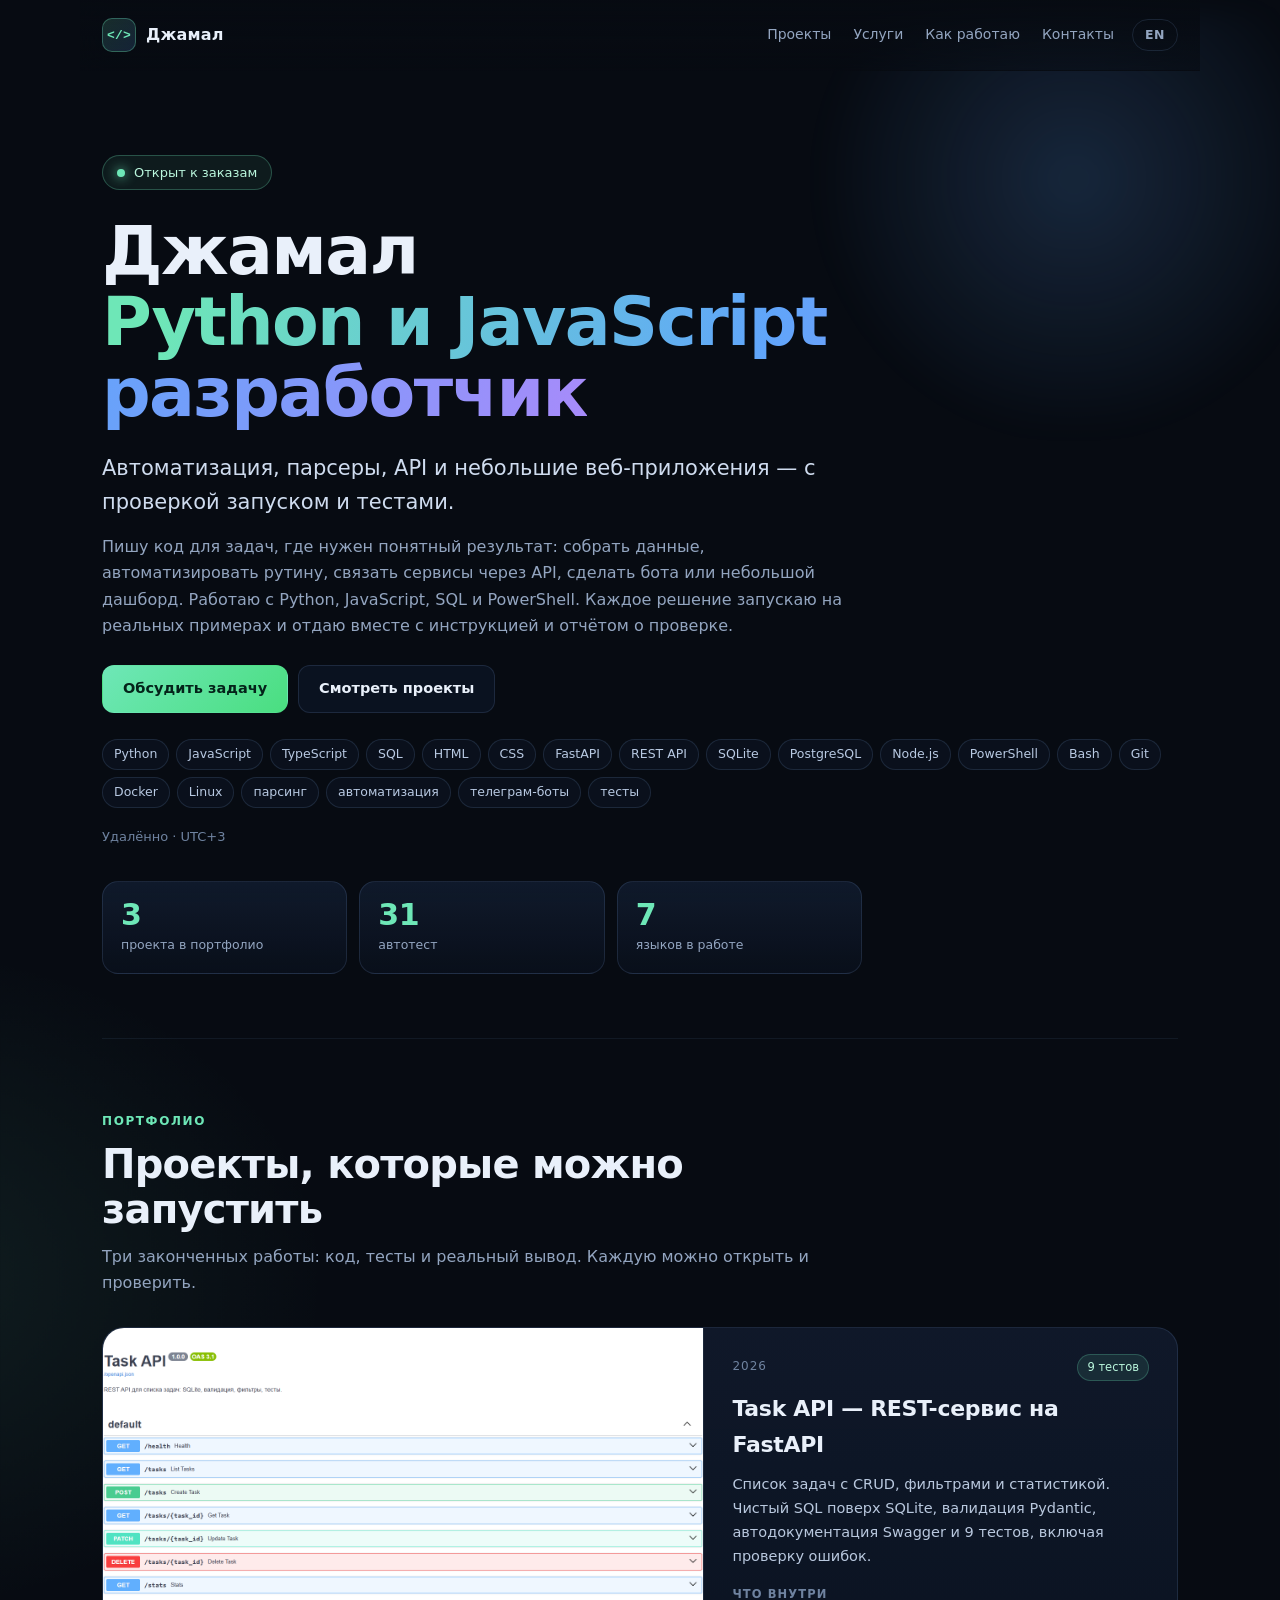
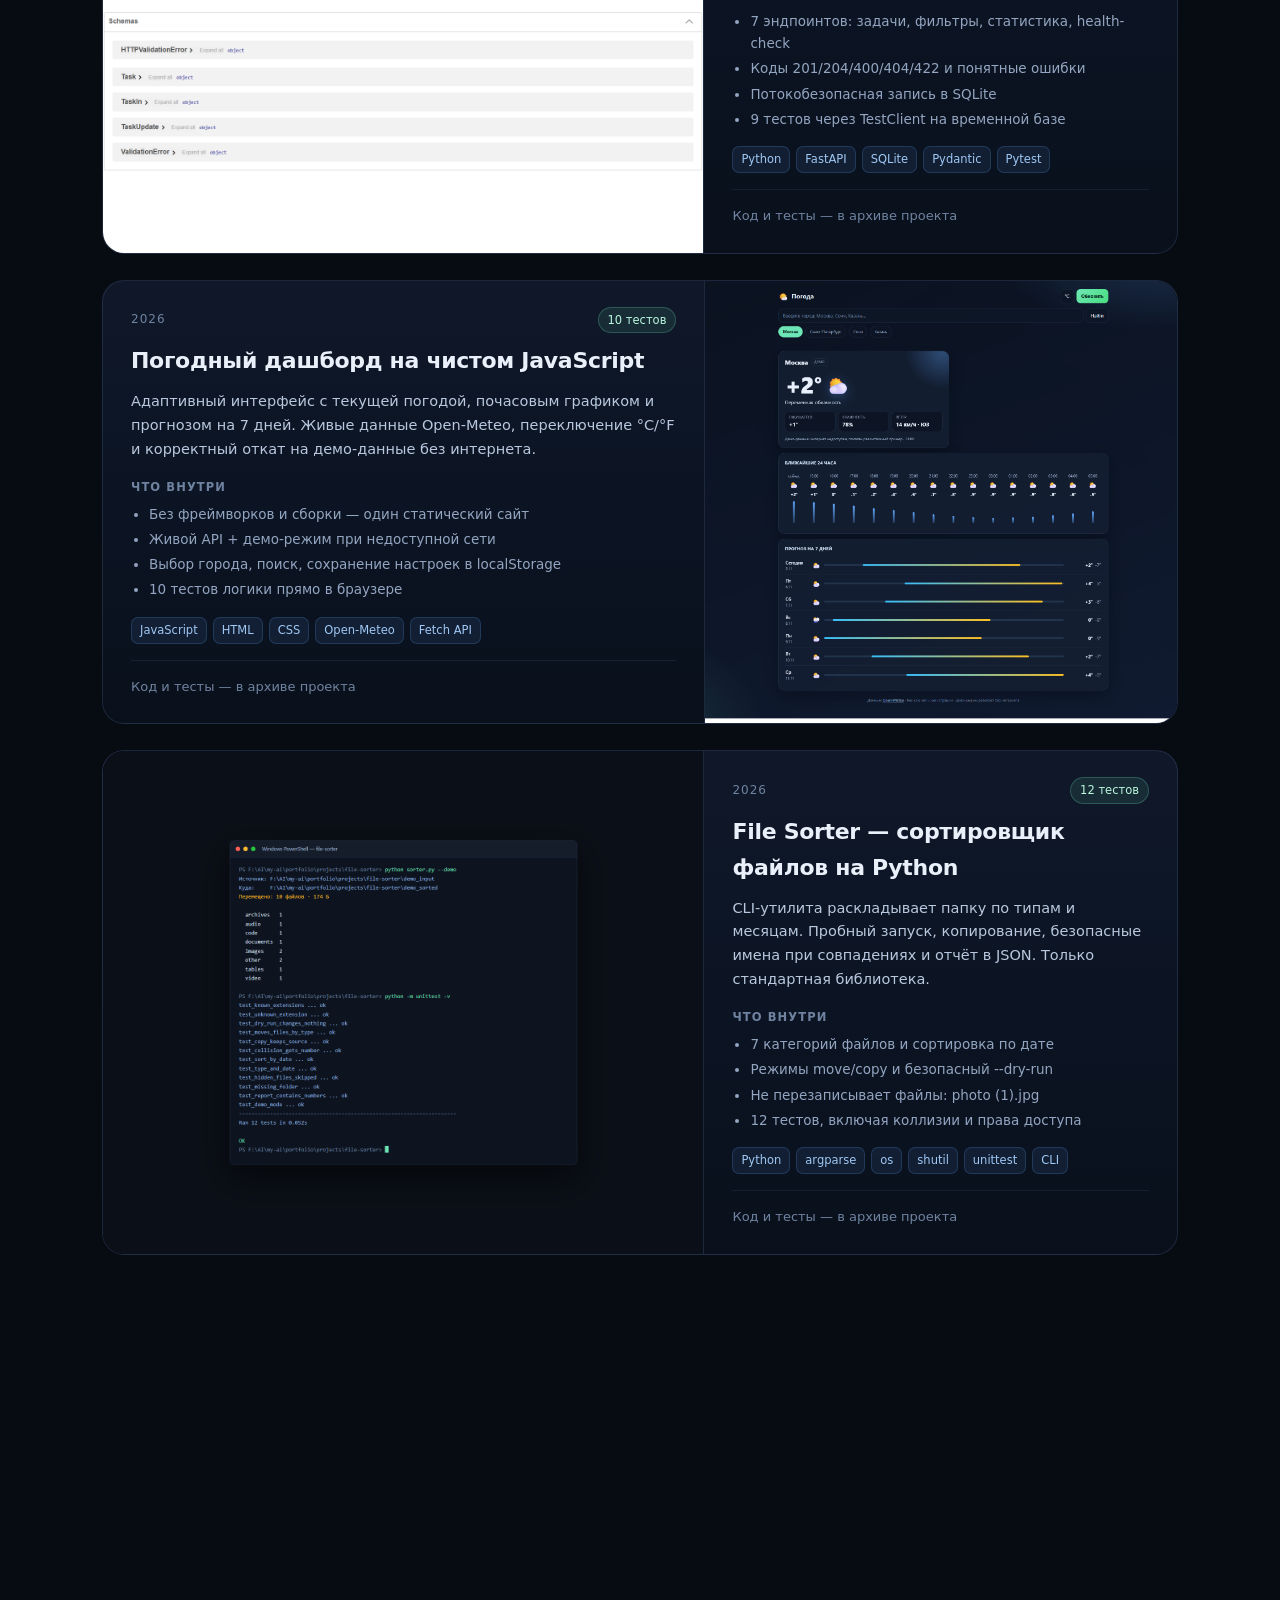
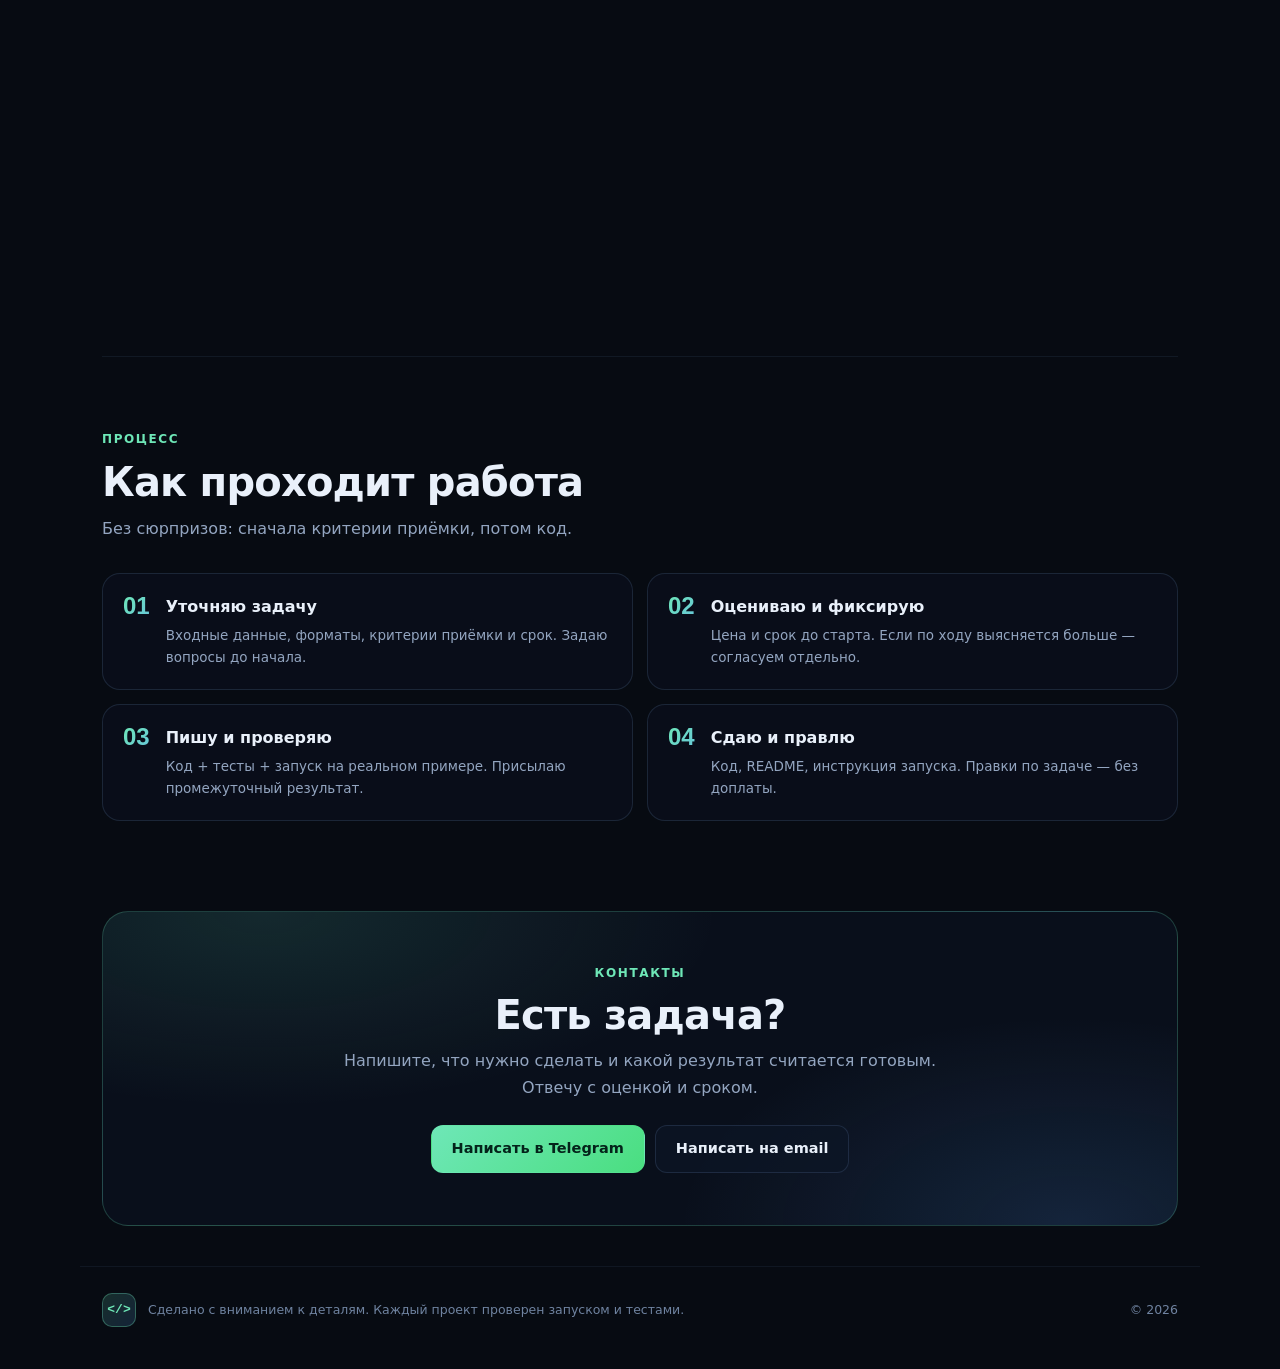
==== index.html @ 149438ad "Add files via upload" ====
<!DOCTYPE html>
<html lang="ru">
<head>
<meta charset="utf-8">
<meta name="viewport" content="width=device-width, initial-scale=1">
<title>Джамал — Python и JavaScript разработчик</title>
<meta name="description" content="Python и JavaScript разработчик. Автоматизация, парсеры, API и небольшие веб-приложения — с проверкой запуском и тестами.">
<meta property="og:title" content="Джамал — Python и JavaScript разработчик">
<meta property="og:description" content="Автоматизация, парсеры, API и небольшие веб-приложения — с проверкой запуском и тестами.">
<meta property="og:type" content="website">
<meta property="og:image" content="assets/task-api.png">
<link rel="icon" href="data:image/svg+xml,%3Csvg xmlns='http://www.w3.org/2000/svg' viewBox='0 0 100 100'%3E%3Crect width='100' height='100' rx='22' fill='%230b1220'/%3E%3Ctext x='50' y='68' font-size='52' text-anchor='middle' fill='%236ee7b7'%3E%26lt;/%26gt;%3C/text%3E%3C/svg%3E">
<link rel="stylesheet" href="assets/style.css">
</head>
<body>
<a class="skip" href="#projects">Skip to projects</a>
<header class="nav">
  <a class="brand" href="index.html"><span class="brand-mark">&lt;/&gt;</span>Джамал</a>
  <nav>
    <a href="#projects">Проекты</a>
    <a href="#services">Услуги</a>
    <a href="#process">Как работаю</a>
    <a href="#contact">Контакты</a>
  </nav>
  <a class="lang" href="en.html" title="Switch language">EN</a>
</header>

<main>
  <section class="hero">
    <div class="hero-glow"></div>
    <div class="available"><span class="dot"></span>Открыт к заказам</div>
    <h1>Джамал<br><span class="grad">Python и JavaScript разработчик</span></h1>
    <p class="tagline">Автоматизация, парсеры, API и небольшие веб-приложения — с проверкой запуском и тестами.</p>
    <p class="about">Пишу код для задач, где нужен понятный результат: собрать данные, автоматизировать рутину, связать сервисы через API, сделать бота или небольшой дашборд. Работаю с Python, JavaScript, SQL и PowerShell. Каждое решение запускаю на реальных примерах и отдаю вместе с инструкцией и отчётом о проверке.</p>
    <div class="hero-actions">
      <a class="btn primary" href="#contact">Обсудить задачу</a>
      <a class="btn" href="#projects">Смотреть проекты</a>
    </div>
    <div class="skills"><span class="chip">Python</span><span class="chip">JavaScript</span><span class="chip">TypeScript</span><span class="chip">SQL</span><span class="chip">HTML</span><span class="chip">CSS</span><span class="chip">FastAPI</span><span class="chip">REST API</span><span class="chip">SQLite</span><span class="chip">PostgreSQL</span><span class="chip">Node.js</span><span class="chip">PowerShell</span><span class="chip">Bash</span><span class="chip">Git</span><span class="chip">Docker</span><span class="chip">Linux</span><span class="chip">парсинг</span><span class="chip">автоматизация</span><span class="chip">телеграм-боты</span><span class="chip">тесты</span></div>
    <div class="location">Удалённо · UTC+3</div>
    <div class="stats"><div class="stat"><b>3</b><span>проекта в портфолио</span></div><div class="stat"><b>31</b><span>автотест</span></div><div class="stat"><b>7</b><span>языков в работе</span></div></div>
  </section>

  <section id="projects" class="section">
    <div class="section-head">
      <span class="kicker">Портфолио</span>
      <h2>Проекты, которые можно запустить</h2>
      <p>Три законченных работы: код, тесты и реальный вывод. Каждую можно открыть и проверить.</p>
    </div>
    <div class="projects">
            <article class="project">
              <a class="shot" href="assets/task-api.png" target="_blank" rel="noopener"><img src="assets/task-api.png" alt="Task API — REST-сервис на FastAPI — Скриншот проекта" loading="lazy"></a>
              <div class="project-body">
                <div class="project-top">
                  <span class="year">2026</span>
                  <span class="tests">9 тестов</span>
                </div>
                <h3>Task API — REST-сервис на FastAPI</h3>
                <p class="summary">Список задач с CRUD, фильтрами и статистикой. Чистый SQL поверх SQLite, валидация Pydantic, автодокументация Swagger и 9 тестов, включая проверку ошибок.</p>
                <div class="details">
                  <h4>Что внутри</h4>
                  <ul><li>7 эндпоинтов: задачи, фильтры, статистика, health-check</li><li>Коды 201/204/400/404/422 и понятные ошибки</li><li>Потокобезопасная запись в SQLite</li><li>9 тестов через TestClient на временной базе</li></ul>
                </div>
                <div class="tags"><span class="tag">Python</span><span class="tag">FastAPI</span><span class="tag">SQLite</span><span class="tag">Pydantic</span><span class="tag">Pytest</span></div>
                <div class="project-links"><span class="mini muted">Код и тесты — в архиве проекта</span></div>
              </div>
            </article>
            <article class="project">
              <a class="shot" href="assets/weather-dashboard.png" target="_blank" rel="noopener"><img src="assets/weather-dashboard.png" alt="Погодный дашборд на чистом JavaScript — Скриншот проекта" loading="lazy"></a>
              <div class="project-body">
                <div class="project-top">
                  <span class="year">2026</span>
                  <span class="tests">10 тестов</span>
                </div>
                <h3>Погодный дашборд на чистом JavaScript</h3>
                <p class="summary">Адаптивный интерфейс с текущей погодой, почасовым графиком и прогнозом на 7 дней. Живые данные Open-Meteo, переключение °C/°F и корректный откат на демо-данные без интернета.</p>
                <div class="details">
                  <h4>Что внутри</h4>
                  <ul><li>Без фреймворков и сборки — один статический сайт</li><li>Живой API + демо-режим при недоступной сети</li><li>Выбор города, поиск, сохранение настроек в localStorage</li><li>10 тестов логики прямо в браузере</li></ul>
                </div>
                <div class="tags"><span class="tag">JavaScript</span><span class="tag">HTML</span><span class="tag">CSS</span><span class="tag">Open-Meteo</span><span class="tag">Fetch API</span></div>
                <div class="project-links"><span class="mini muted">Код и тесты — в архиве проекта</span></div>
              </div>
            </article>
            <article class="project">
              <a class="shot" href="assets/file-sorter.png" target="_blank" rel="noopener"><img src="assets/file-sorter.png" alt="File Sorter — сортировщик файлов на Python — Скриншот проекта" loading="lazy"></a>
              <div class="project-body">
                <div class="project-top">
                  <span class="year">2026</span>
                  <span class="tests">12 тестов</span>
                </div>
                <h3>File Sorter — сортировщик файлов на Python</h3>
                <p class="summary">CLI-утилита раскладывает папку по типам и месяцам. Пробный запуск, копирование, безопасные имена при совпадениях и отчёт в JSON. Только стандартная библиотека.</p>
                <div class="details">
                  <h4>Что внутри</h4>
                  <ul><li>7 категорий файлов и сортировка по дате</li><li>Режимы move/copy и безопасный --dry-run</li><li>Не перезаписывает файлы: photo (1).jpg</li><li>12 тестов, включая коллизии и права доступа</li></ul>
                </div>
                <div class="tags"><span class="tag">Python</span><span class="tag">argparse</span><span class="tag">os</span><span class="tag">shutil</span><span class="tag">unittest</span><span class="tag">CLI</span></div>
                <div class="project-links"><span class="mini muted">Код и тесты — в архиве проекта</span></div>
              </div>
            </article></div>
  </section>

  <section id="services" class="section">
    <div class="section-head">
      <span class="kicker">Услуги</span>
      <h2>Что я делаю</h2>
      <p>Беру задачи с понятным результатом. Цена фиксируется до старта.</p>
    </div>
    <div class="services">
        <div class="service">
          <div class="service-head"><h3>Скрипт и автоматизация</h3><span class="price">от 3 000 ₽</span></div>
          <p>Разовая задача: обработать файлы, собрать отчёт, убрать ручную рутину.</p>
        </div>
        <div class="service">
          <div class="service-head"><h3>Парсер и интеграция API</h3><span class="price">от 5 000 ₽</span></div>
          <p>Сбор данных с сайта или обмен между сервисами, выгрузка в CSV/JSON/таблицу.</p>
        </div>
        <div class="service">
          <div class="service-head"><h3>Telegram-бот</h3><span class="price">от 7 000 ₽</span></div>
          <p>Приём заявок, уведомления, меню, хранение данных, админские команды.</p>
        </div>
        <div class="service">
          <div class="service-head"><h3>Дашборд или небольшой сайт</h3><span class="price">от 10 000 ₽</span></div>
          <p>Интерфейс с данными, фильтрами и адаптивной вёрсткой на чистом JS или React.</p>
        </div>
        <div class="service">
          <div class="service-head"><h3>Доработка чужого кода</h3><span class="price">от 2 000 ₽</span></div>
          <p>Найти причину ошибки, починить, добавить функцию, написать тесты.</p>
        </div></div>
  </section>

  <section id="process" class="section">
    <div class="section-head">
      <span class="kicker">Процесс</span>
      <h2>Как проходит работа</h2>
      <p>Без сюрпризов: сначала критерии приёмки, потом код.</p>
    </div>
    <ol class="steps">
        <li class="step">
          <span class="step-num">01</span>
          <div><h3>Уточняю задачу</h3><p>Входные данные, форматы, критерии приёмки и срок. Задаю вопросы до начала.</p></div>
        </li>
        <li class="step">
          <span class="step-num">02</span>
          <div><h3>Оцениваю и фиксирую</h3><p>Цена и срок до старта. Если по ходу выясняется больше — согласуем отдельно.</p></div>
        </li>
        <li class="step">
          <span class="step-num">03</span>
          <div><h3>Пишу и проверяю</h3><p>Код + тесты + запуск на реальном примере. Присылаю промежуточный результат.</p></div>
        </li>
        <li class="step">
          <span class="step-num">04</span>
          <div><h3>Сдаю и правлю</h3><p>Код, README, инструкция запуска. Правки по задаче — без доплаты.</p></div>
        </li></ol>
  </section>

  <section id="contact" class="section contact">
    <span class="kicker">Контакты</span>
    <h2>Есть задача?</h2>
    <p>Напишите, что нужно сделать и какой результат считается готовым. Отвечу с оценкой и сроком.</p>
    <div class="contact-actions"><a class="btn primary" href="https://t.me/AzburaItsMe" target="_blank" rel="noopener">Написать в Telegram</a><a class="btn" href="mailto:korkmasov.98@mail.ru">Написать на email</a></div>
  </section>
</main>

<footer>
  <span class="brand-mark">&lt;/&gt;</span>
  <span>Сделано с вниманием к деталям. Каждый проект проверен запуском и тестами.</span>
  <span class="year-now"></span>
</footer>
<script src="assets/app.js"></script>
</body>
</html>
---- assets/style.css ----
:root {
  --bg: #070b12;
  --bg-soft: #0b1220;
  --panel: #0d1626;
  --line: rgba(125, 160, 215, 0.16);
  --text: #e9f0fa;
  --muted: #93a5c0;
  --accent: #6ee7b7;
  --accent2: #60a5fa;
  --violet: #a78bfa;
  --radius: 22px;
  --max: 1120px;
}

* { box-sizing: border-box; }
html { scroll-behavior: smooth; }

body {
  margin: 0;
  color: var(--text);
  background:
    radial-gradient(1000px 620px at 82% -12%, rgba(96, 165, 250, 0.18), transparent 62%),
    radial-gradient(760px 560px at -10% 28%, rgba(110, 231, 183, 0.09), transparent 60%),
    var(--bg);
  font: 16px/1.65 "Segoe UI", system-ui, -apple-system, sans-serif;
  -webkit-font-smoothing: antialiased;
}

a { color: inherit; }
img { max-width: 100%; display: block; }
.skip { position: absolute; left: -999px; }
.skip:focus { left: 12px; top: 12px; z-index: 100; background: var(--accent); color: #05231a; padding: 8px 12px; border-radius: 8px; }

.nav {
  position: sticky;
  top: 0;
  z-index: 30;
  display: flex;
  align-items: center;
  gap: 18px;
  max-width: var(--max);
  margin: 0 auto;
  padding: 18px 22px;
  backdrop-filter: blur(14px);
  background: linear-gradient(180deg, rgba(7, 11, 18, 0.92), rgba(7, 11, 18, 0.55));
  border-bottom: 1px solid transparent;
  transition: border-color 0.2s, background 0.2s;
}
.nav.scrolled { border-color: var(--line); background: rgba(7, 11, 18, 0.92); }
.brand { display: flex; align-items: center; gap: 10px; font-weight: 700; text-decoration: none; letter-spacing: 0.2px; }
.brand-mark {
  display: inline-grid;
  place-items: center;
  width: 34px;
  height: 34px;
  border-radius: 10px;
  background: linear-gradient(135deg, rgba(110, 231, 183, 0.16), rgba(96, 165, 250, 0.16));
  border: 1px solid rgba(110, 231, 183, 0.32);
  color: var(--accent);
  font: 700 13px/1 Consolas, monospace;
}
.nav nav { margin-left: auto; display: flex; gap: 22px; }
.nav nav a { color: var(--muted); text-decoration: none; font-size: 14px; transition: color 0.15s; }
.nav nav a:hover { color: var(--text); }
.lang {
  border: 1px solid var(--line);
  border-radius: 999px;
  padding: 5px 12px;
  text-decoration: none;
  font-size: 12.5px;
  font-weight: 700;
  color: var(--muted);
  letter-spacing: 0.5px;
}
.lang:hover { color: var(--text); border-color: rgba(125, 160, 215, 0.4); }

main { max-width: var(--max); margin: 0 auto; padding: 0 22px; }

.hero { position: relative; padding: 84px 0 64px; }
.hero-glow {
  position: absolute;
  inset: -60px -120px auto auto;
  width: 560px;
  height: 420px;
  background: radial-gradient(circle at 60% 40%, rgba(96, 165, 250, 0.18), transparent 62%);
  filter: blur(12px);
  pointer-events: none;
}
.available {
  display: inline-flex;
  align-items: center;
  gap: 9px;
  padding: 6px 14px;
  border: 1px solid rgba(110, 231, 183, 0.28);
  background: rgba(110, 231, 183, 0.07);
  border-radius: 999px;
  color: #baf7dd;
  font-size: 13px;
  margin-bottom: 26px;
}
.dot { width: 8px; height: 8px; border-radius: 50%; background: var(--accent); box-shadow: 0 0 12px var(--accent); animation: pulse 2.2s ease-in-out infinite; }
@keyframes pulse { 50% { opacity: 0.45; } }

h1 {
  font-size: clamp(38px, 6vw, 68px);
  line-height: 1.04;
  letter-spacing: -1.6px;
  margin: 0 0 22px;
  max-width: 900px;
}
.grad {
  background: linear-gradient(100deg, var(--accent) 5%, var(--accent2) 55%, var(--violet) 100%);
  -webkit-background-clip: text;
  background-clip: text;
  color: transparent;
}
.tagline { font-size: clamp(17px, 2.2vw, 21px); color: #cfdcef; max-width: 760px; margin: 0 0 14px; }
.about { color: var(--muted); max-width: 760px; margin: 0 0 26px; }
.hero-actions { display: flex; gap: 10px; flex-wrap: wrap; margin-bottom: 26px; }
.btn {
  display: inline-flex;
  align-items: center;
  justify-content: center;
  gap: 8px;
  padding: 11px 20px;
  border-radius: 12px;
  border: 1px solid var(--line);
  background: rgba(13, 22, 38, 0.75);
  color: var(--text);
  text-decoration: none;
  font-size: 14.5px;
  font-weight: 600;
  transition: 0.16s ease;
}
.btn:hover { transform: translateY(-2px); border-color: rgba(125, 160, 215, 0.42); }
.btn.primary { background: linear-gradient(135deg, var(--accent), #4ade80); color: #04231a; border-color: transparent; }
.btn.primary:hover { box-shadow: 0 10px 30px rgba(110, 231, 183, 0.22); }

.skills { display: flex; gap: 7px; flex-wrap: wrap; margin-bottom: 18px; }
.chip {
  font-size: 12.5px;
  color: #b8c9e2;
  border: 1px solid var(--line);
  background: rgba(13, 22, 38, 0.55);
  border-radius: 999px;
  padding: 4px 11px;
}
.location { color: #6f83a0; font-size: 13px; margin-bottom: 34px; }
.stats { display: grid; grid-template-columns: repeat(3, minmax(0, 1fr)); gap: 12px; max-width: 760px; }
.stat {
  border: 1px solid var(--line);
  border-radius: 16px;
  padding: 16px 18px;
  background: linear-gradient(180deg, rgba(19, 31, 52, 0.75), rgba(11, 18, 32, 0.6));
}
.stat b { display: block; font-size: 30px; line-height: 1.1; letter-spacing: -0.5px; color: var(--accent); }
.stat span { color: var(--muted); font-size: 12.5px; }

.section { padding: 68px 0 30px; border-top: 1px solid rgba(125, 160, 215, 0.09); }
.section-head { max-width: 760px; margin-bottom: 30px; }
.kicker {
  display: inline-block;
  color: var(--accent);
  font-size: 12px;
  font-weight: 700;
  letter-spacing: 1.6px;
  text-transform: uppercase;
  margin-bottom: 10px;
}
h2 { font-size: clamp(27px, 3.6vw, 40px); letter-spacing: -0.8px; line-height: 1.12; margin: 0 0 12px; }
.section-head p { color: var(--muted); margin: 0; }

.projects { display: flex; flex-direction: column; gap: 26px; }
.project {
  display: grid;
  grid-template-columns: 1.12fr 0.88fr;
  gap: 0;
  border: 1px solid var(--line);
  border-radius: var(--radius);
  overflow: hidden;
  background: linear-gradient(180deg, rgba(17, 27, 46, 0.85), rgba(10, 17, 30, 0.9));
  transition: transform 0.2s, border-color 0.2s, box-shadow 0.2s;
}
.project:hover { transform: translateY(-3px); border-color: rgba(125, 160, 215, 0.34); box-shadow: 0 26px 60px rgba(2, 7, 16, 0.5); }
.project:nth-child(even) .shot { order: 2; }
.shot { display: block; min-height: 100%; background: #0a111d; border-right: 1px solid var(--line); }
.project:nth-child(even) .shot { border-right: 0; border-left: 1px solid var(--line); }
.shot img { width: 100%; height: 100%; object-fit: cover; object-position: top center; aspect-ratio: 16 / 11; }
.project-body { padding: 26px 28px 24px; display: flex; flex-direction: column; }
.project-top { display: flex; justify-content: space-between; align-items: center; margin-bottom: 10px; }
.year { color: #6f83a0; font-size: 12px; letter-spacing: 1px; }
.tests { font-size: 11.5px; color: #baf7dd; background: rgba(110, 231, 183, 0.1); border: 1px solid rgba(110, 231, 183, 0.24); padding: 3px 9px; border-radius: 999px; }
.project h3 { font-size: 22px; margin: 0 0 10px; letter-spacing: -0.3px; }
.summary { color: #b9c8de; font-size: 14.5px; margin: 0 0 16px; }
.details h4 { font-size: 11.5px; letter-spacing: 1.1px; text-transform: uppercase; color: #6f83a0; margin: 0 0 6px; }
.details ul { margin: 0 0 16px; padding-left: 18px; color: var(--muted); font-size: 13.5px; }
.details li { margin: 3px 0; }
.tags { display: flex; gap: 6px; flex-wrap: wrap; margin-top: auto; margin-bottom: 16px; }
.tag { font-size: 11.5px; color: #9fc8f5; background: rgba(96, 165, 250, 0.09); border: 1px solid rgba(96, 165, 250, 0.2); border-radius: 7px; padding: 3px 8px; }
.project-links { border-top: 1px solid rgba(125, 160, 215, 0.1); padding-top: 12px; }
.mini { font-size: 13px; color: var(--accent); text-decoration: none; }
.mini:hover { text-decoration: underline; }
.mini.muted { color: #6f83a0; }

.services { display: grid; grid-template-columns: repeat(auto-fit, minmax(240px, 1fr)); gap: 14px; }
.service {
  border: 1px solid var(--line);
  border-radius: 18px;
  padding: 20px 20px 18px;
  background: linear-gradient(180deg, rgba(17, 27, 46, 0.7), rgba(10, 17, 30, 0.55));
  transition: border-color 0.18s, transform 0.18s;
}
.service:hover { border-color: rgba(110, 231, 183, 0.3); transform: translateY(-2px); }
.service-head { display: flex; justify-content: space-between; gap: 12px; align-items: baseline; margin-bottom: 8px; }
.service h3 { font-size: 16px; margin: 0; }
.price { color: var(--accent); font-size: 13.5px; font-weight: 700; white-space: nowrap; }
.service p { color: var(--muted); font-size: 13.5px; margin: 0; }

.steps { list-style: none; margin: 0; padding: 0; display: grid; grid-template-columns: 1fr 1fr; gap: 14px; }
.step {
  display: flex;
  gap: 16px;
  border: 1px solid var(--line);
  border-radius: 18px;
  padding: 20px;
  background: rgba(11, 18, 32, 0.55);
}
.step-num { font: 800 24px/1 "Segoe UI", sans-serif; color: transparent; background: linear-gradient(135deg, var(--accent), var(--accent2)); -webkit-background-clip: text; background-clip: text; }
.step h3 { font-size: 16px; margin: 0 0 4px; }
.step p { color: var(--muted); font-size: 13.5px; margin: 0; }

.contact {
  margin: 60px 0 40px;
  padding: 52px 40px;
  border: 1px solid rgba(110, 231, 183, 0.22);
  border-radius: 26px;
  background:
    radial-gradient(700px 300px at 15% 0%, rgba(110, 231, 183, 0.12), transparent 65%),
    radial-gradient(600px 320px at 90% 100%, rgba(96, 165, 250, 0.14), transparent 65%),
    rgba(10, 17, 30, 0.85);
  text-align: center;
  display: flex;
  flex-direction: column;
  align-items: center;
}
.contact h2 { margin-bottom: 10px; }
.contact > p { color: var(--muted); max-width: 620px; margin: 0 0 24px; }
.contact-actions { display: flex; gap: 10px; flex-wrap: wrap; justify-content: center; }
.contact-note { color: #9fb2cc; font-size: 14px; }

footer {
  max-width: var(--max);
  margin: 0 auto;
  padding: 26px 22px 42px;
  color: #6f83a0;
  font-size: 12.5px;
  display: flex;
  align-items: center;
  gap: 12px;
  flex-wrap: wrap;
  border-top: 1px solid rgba(125, 160, 215, 0.08);
}
footer .year-now { margin-left: auto; }

body.js .reveal { opacity: 0; transform: translateY(16px); transition: opacity 0.55s ease, transform 0.55s ease; }
body.js .reveal.in { opacity: 1; transform: none; }

@media (max-width: 900px) {
  .nav nav { display: none; }
  .project { grid-template-columns: 1fr; }
  .project:nth-child(even) .shot { order: 0; border-left: 0; border-bottom: 1px solid var(--line); }
  .shot { border-right: 0; border-bottom: 1px solid var(--line); }
  .shot img { aspect-ratio: 16 / 9; }
  .steps { grid-template-columns: 1fr; }
}

@media (max-width: 560px) {
  .hero { padding: 54px 0 44px; }
  .stats { grid-template-columns: 1fr; }
  .contact { padding: 36px 22px; }
  .project-body { padding: 22px; }
  footer { flex-direction: column; align-items: flex-start; }
  footer .year-now { margin-left: 0; }
}

@media print {
  .nav, .hero-glow, .hero-actions, .contact-actions { display: none; }
  body { background: #fff; color: #111; }
  .project, .service, .step, .stat { break-inside: avoid; background: #fff; border-color: #ddd; }
  .summary, .about, .service p, .step p, .section-head p { color: #333; }
}
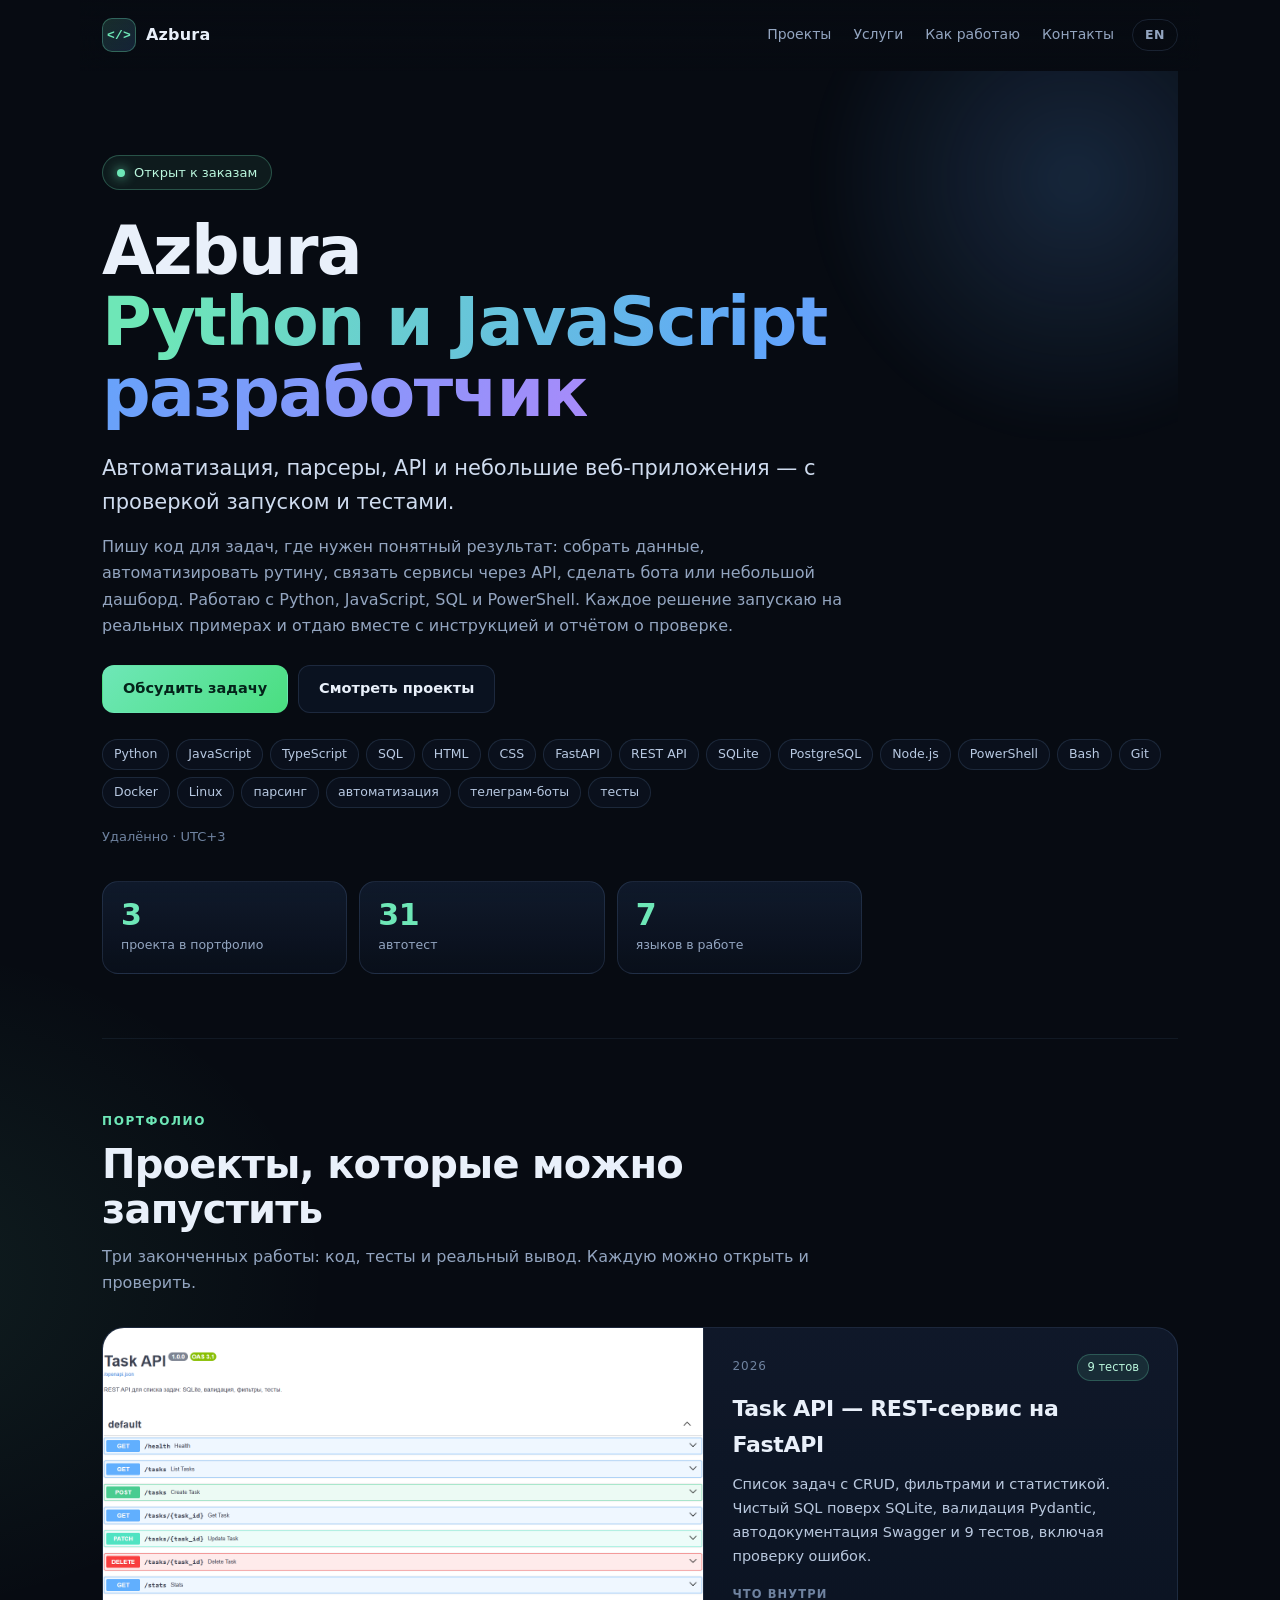
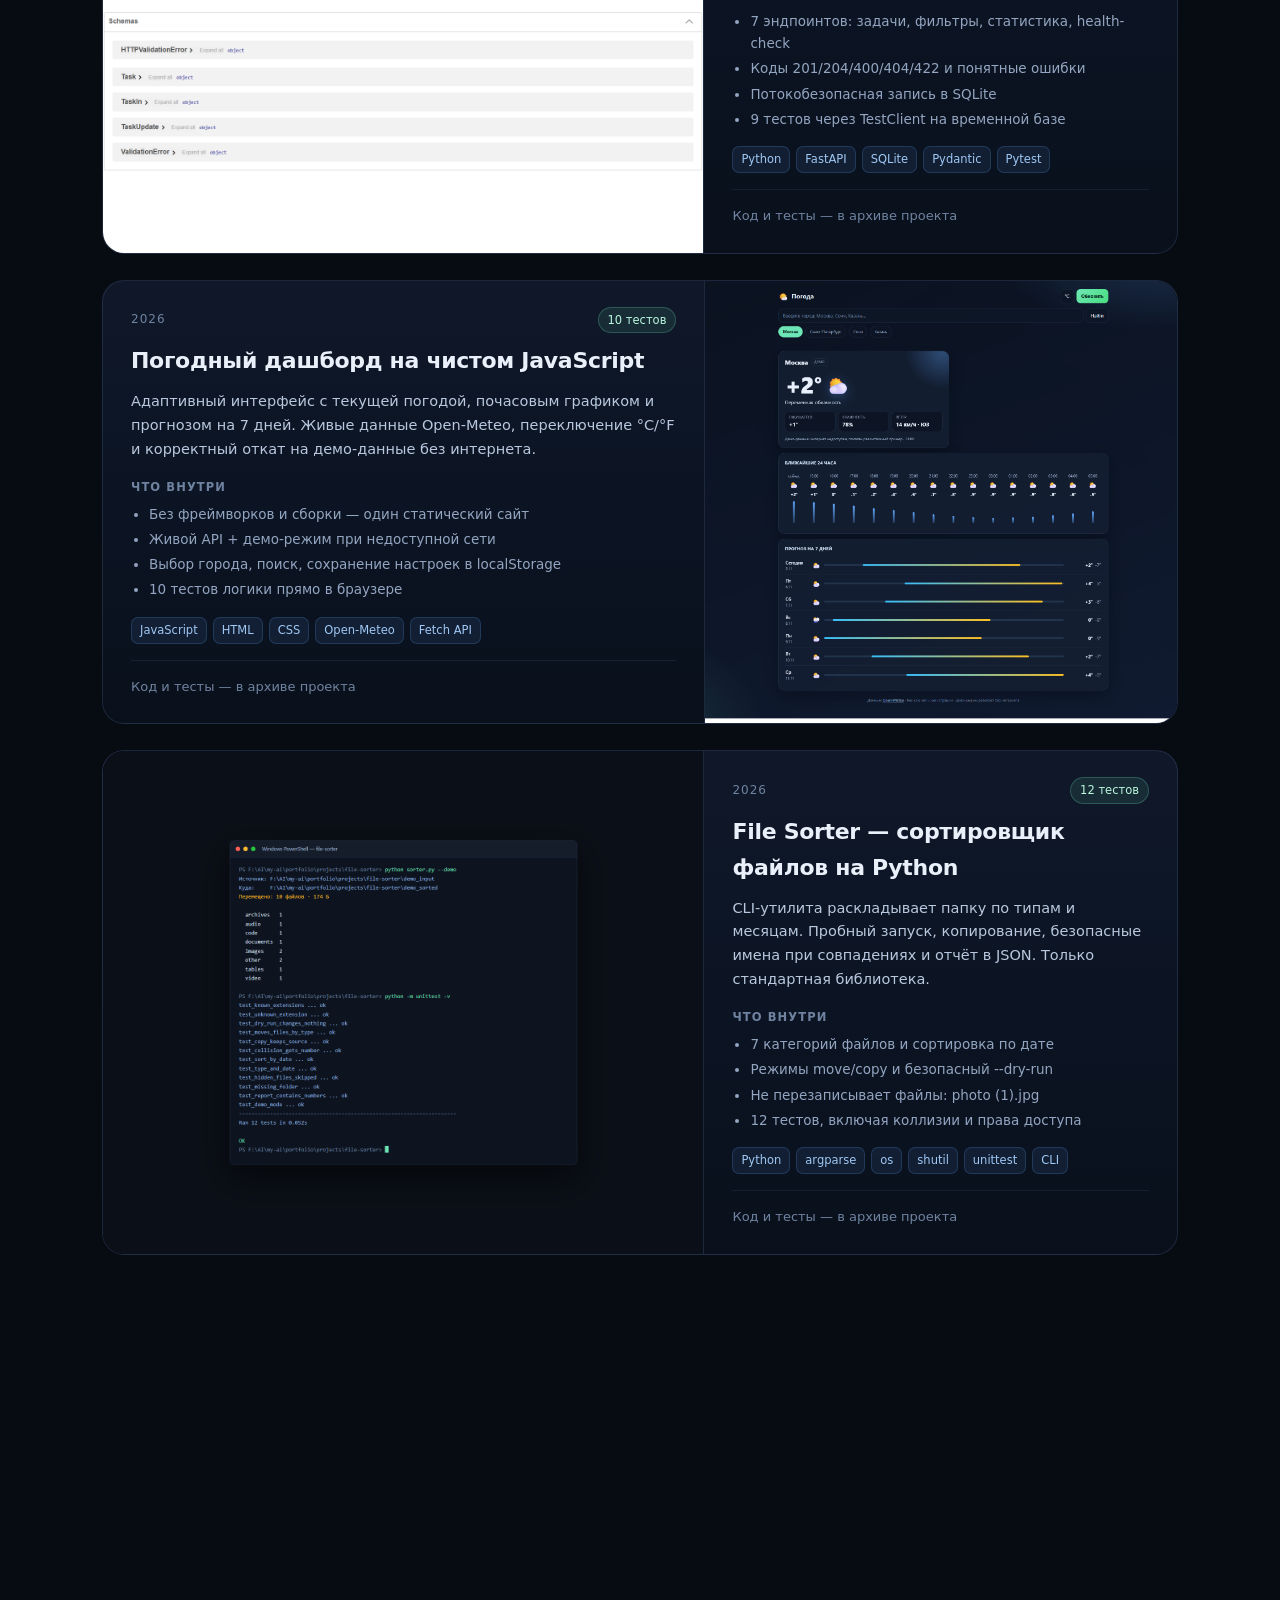
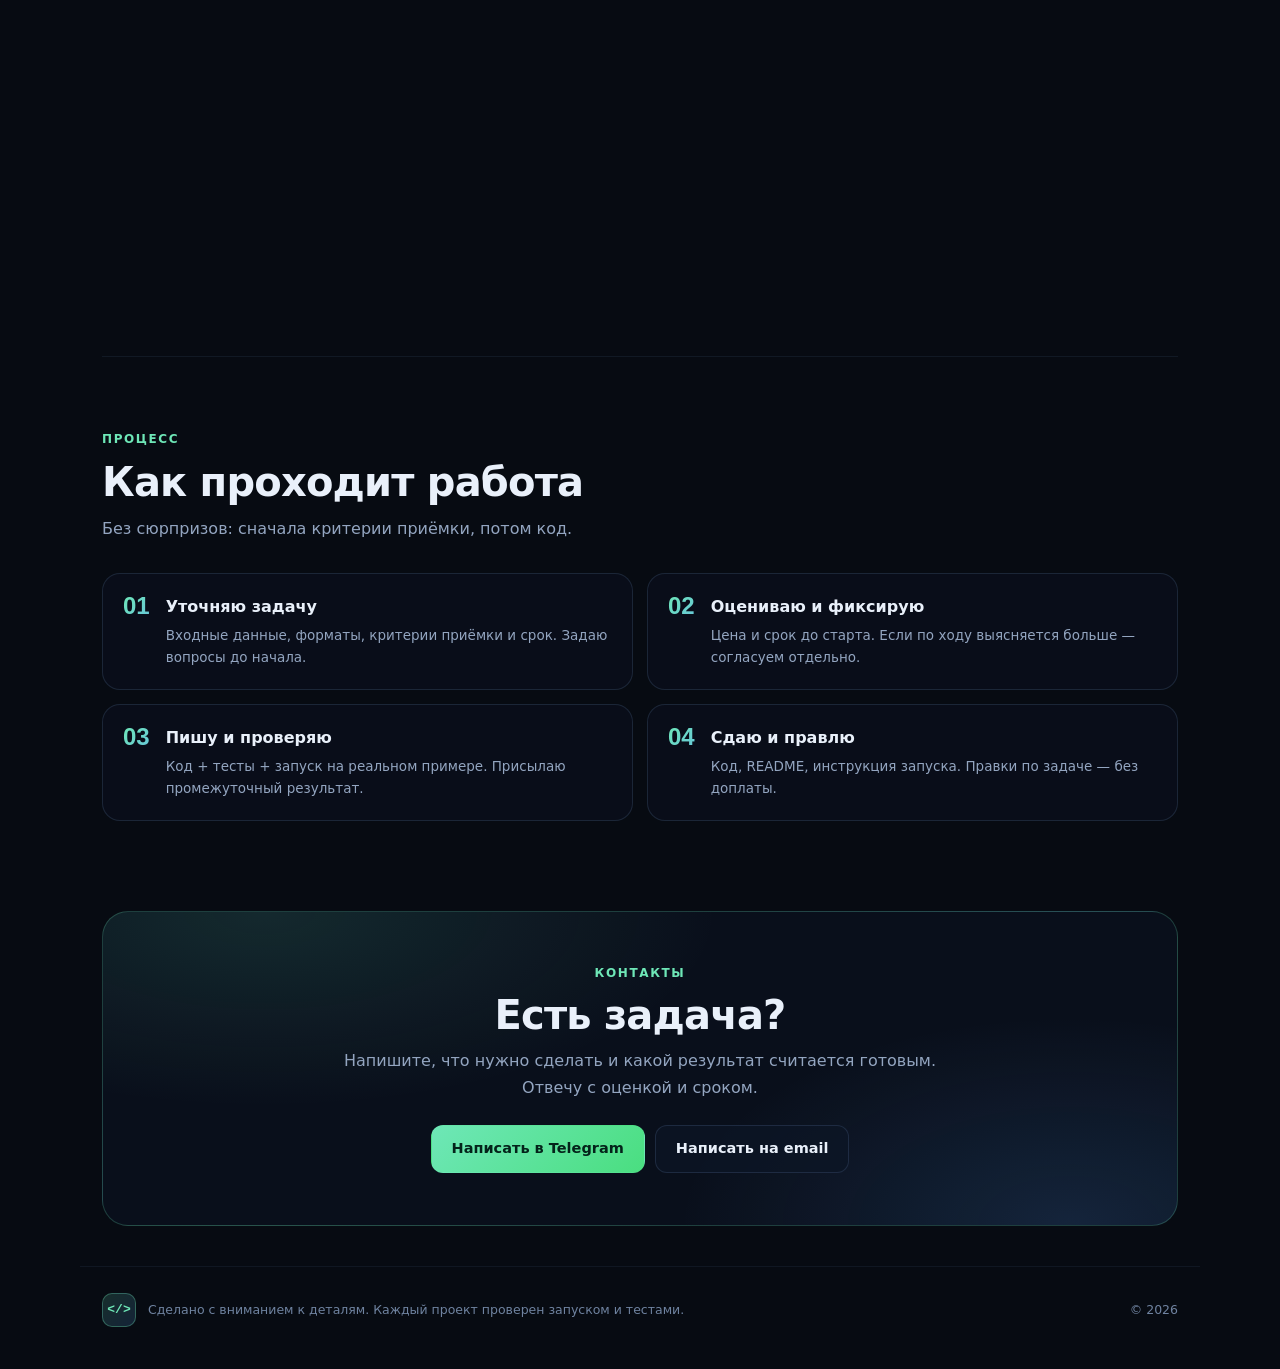
==== commit bb4746d3: "Add files via upload" ====
--- a/index.html
+++ b/index.html
@@ -3,9 +3,9 @@
 <head>
 <meta charset="utf-8">
 <meta name="viewport" content="width=device-width, initial-scale=1">
-<title>Джамал — Python и JavaScript разработчик</title>
+<title>Azbura — Python и JavaScript разработчик</title>
 <meta name="description" content="Python и JavaScript разработчик. Автоматизация, парсеры, API и небольшие веб-приложения — с проверкой запуском и тестами.">
-<meta property="og:title" content="Джамал — Python и JavaScript разработчик">
+<meta property="og:title" content="Azbura — Python и JavaScript разработчик">
 <meta property="og:description" content="Автоматизация, парсеры, API и небольшие веб-приложения — с проверкой запуском и тестами.">
 <meta property="og:type" content="website">
 <meta property="og:image" content="assets/task-api.png">
@@ -15,7 +15,7 @@
 <body>
 <a class="skip" href="#projects">Skip to projects</a>
 <header class="nav">
-  <a class="brand" href="index.html"><span class="brand-mark">&lt;/&gt;</span>Джамал</a>
+  <a class="brand" href="index.html"><span class="brand-mark">&lt;/&gt;</span>Azbura</a>
   <nav>
     <a href="#projects">Проекты</a>
     <a href="#services">Услуги</a>
@@ -29,7 +29,7 @@
   <section class="hero">
     <div class="hero-glow"></div>
     <div class="available"><span class="dot"></span>Открыт к заказам</div>
-    <h1>Джамал<br><span class="grad">Python и JavaScript разработчик</span></h1>
+    <h1>Azbura<br><span class="grad">Python и JavaScript разработчик</span></h1>
     <p class="tagline">Автоматизация, парсеры, API и небольшие веб-приложения — с проверкой запуском и тестами.</p>
     <p class="about">Пишу код для задач, где нужен понятный результат: собрать данные, автоматизировать рутину, связать сервисы через API, сделать бота или небольшой дашборд. Работаю с Python, JavaScript, SQL и PowerShell. Каждое решение запускаю на реальных примерах и отдаю вместе с инструкцией и отчётом о проверке.</p>
     <div class="hero-actions">
--- a/assets/style.css
+++ b/assets/style.css
@@ -14,6 +14,7 @@
 
 * { box-sizing: border-box; }
 html { scroll-behavior: smooth; }
+html, body { overflow-x: clip; }
 
 body {
   margin: 0;
@@ -76,7 +77,7 @@
 
 main { max-width: var(--max); margin: 0 auto; padding: 0 22px; }
 
-.hero { position: relative; padding: 84px 0 64px; }
+.hero { position: relative; padding: 84px 0 64px; overflow: hidden; }
 .hero-glow {
   position: absolute;
   inset: -60px -120px auto auto;
@@ -266,7 +267,20 @@
 body.js .reveal.in { opacity: 1; transform: none; }
 
 @media (max-width: 900px) {
-  .nav nav { display: none; }
+  .nav { flex-wrap: wrap; row-gap: 10px; padding: 12px 22px; }
+  .nav nav {
+    order: 3;
+    width: 100%;
+    margin-left: 0;
+    gap: 18px;
+    overflow-x: auto;
+    scrollbar-width: none;
+    padding-bottom: 2px;
+    -webkit-overflow-scrolling: touch;
+  }
+  .nav nav::-webkit-scrollbar { display: none; }
+  .nav nav a { white-space: nowrap; }
+  .lang { margin-left: auto; }
   .project { grid-template-columns: 1fr; }
   .project:nth-child(even) .shot { order: 0; border-left: 0; border-bottom: 1px solid var(--line); }
   .shot { border-right: 0; border-bottom: 1px solid var(--line); }
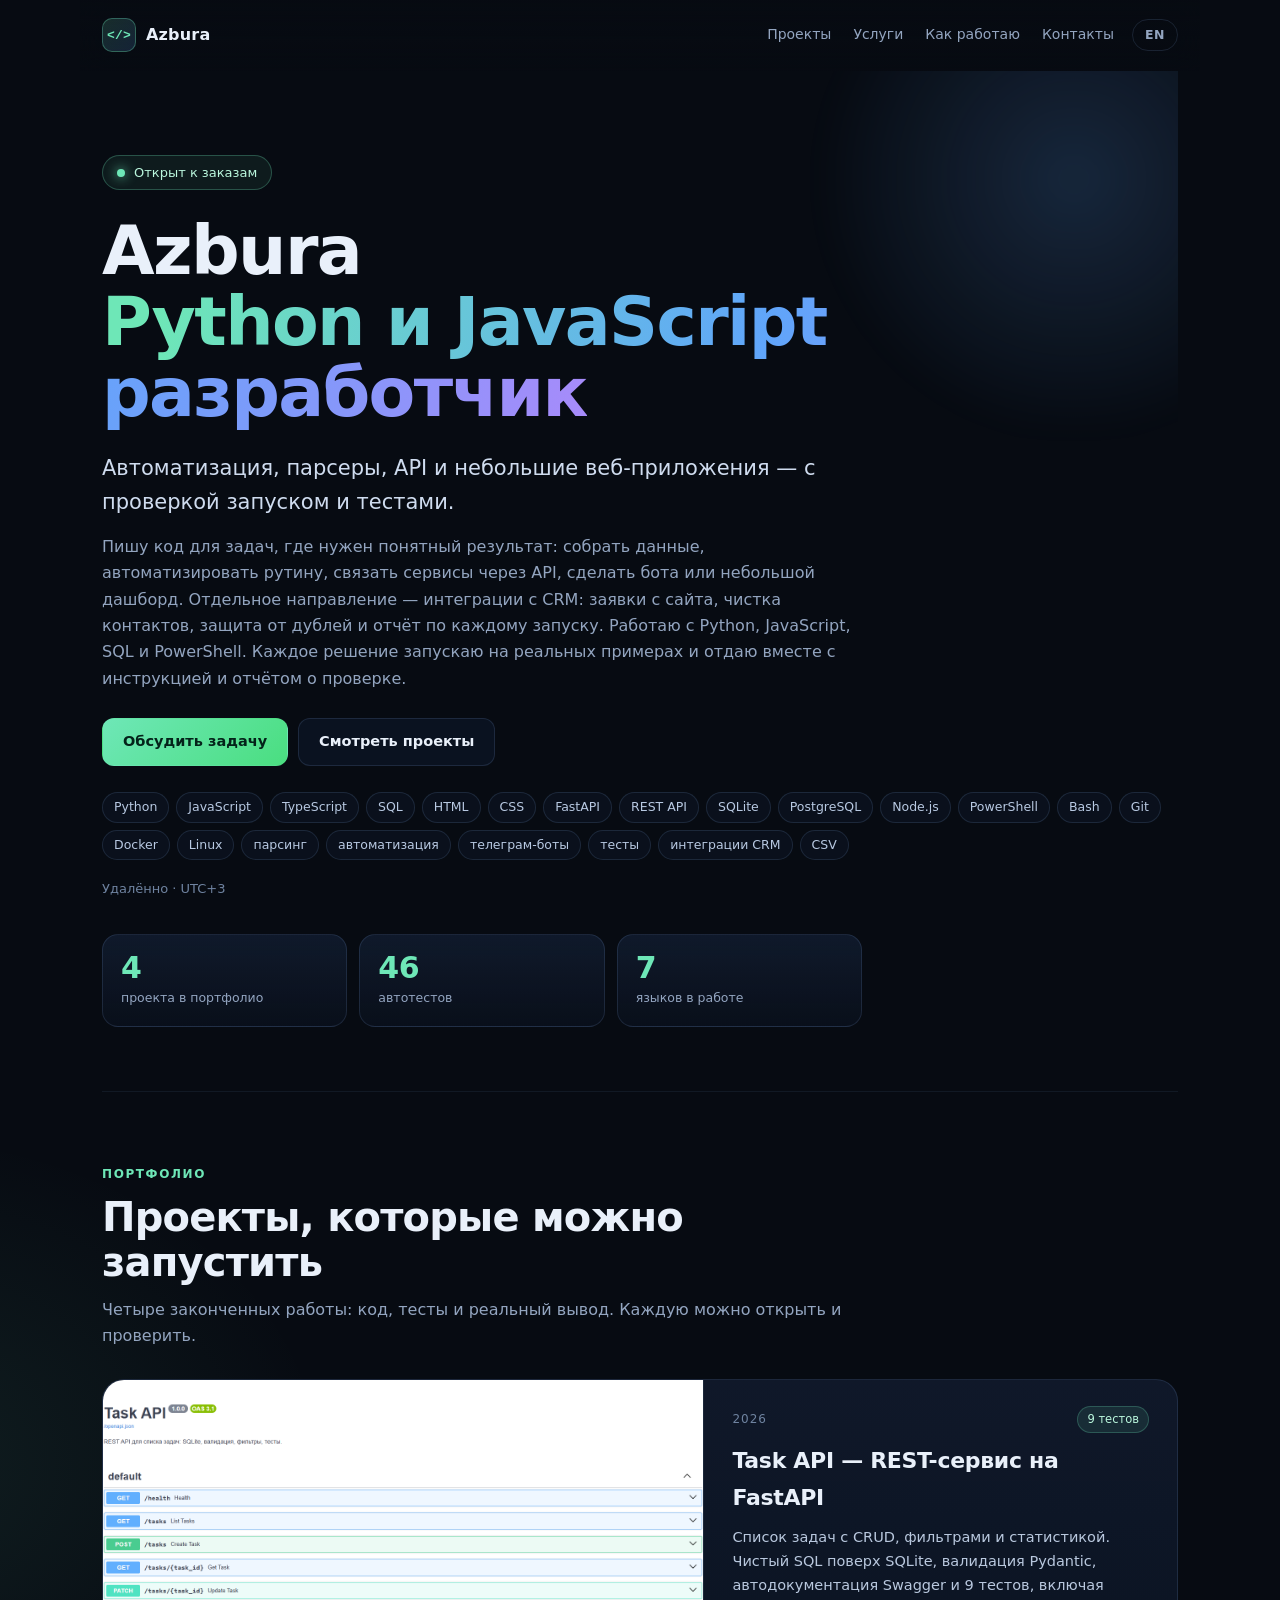
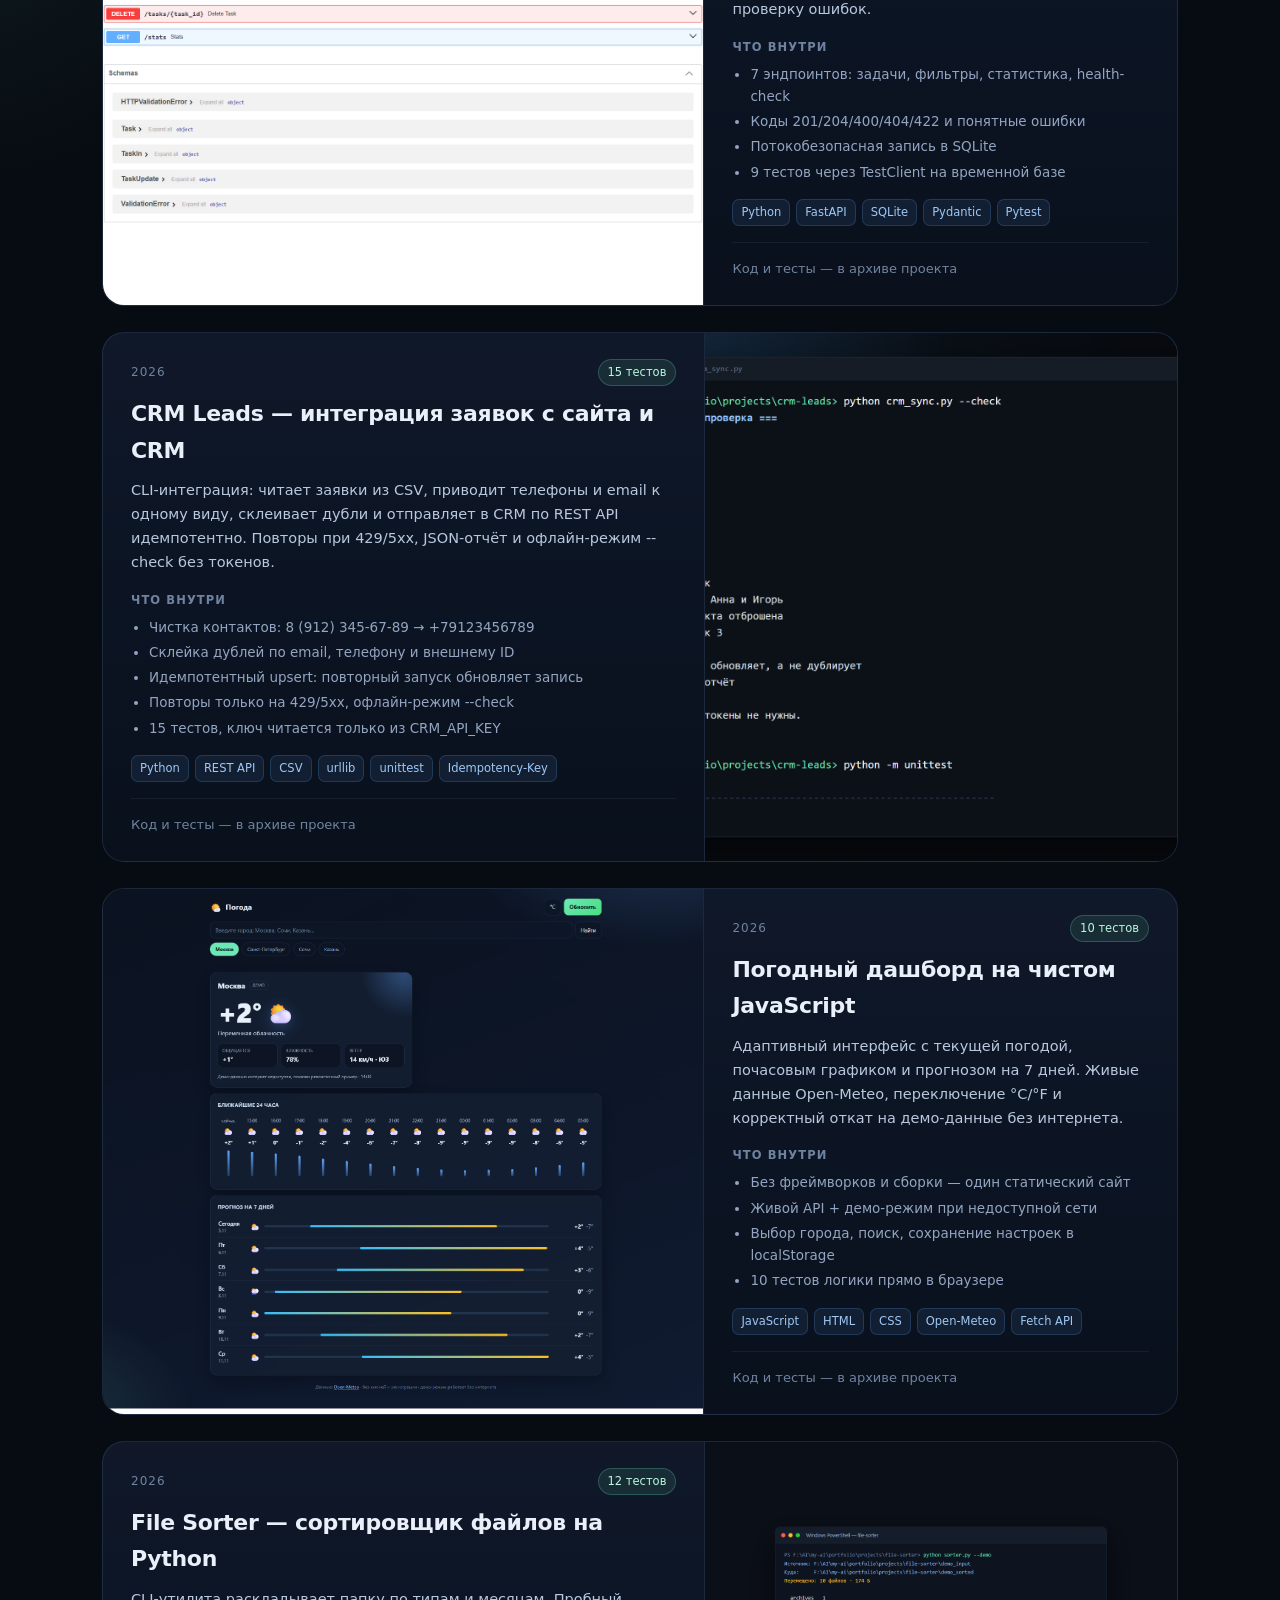
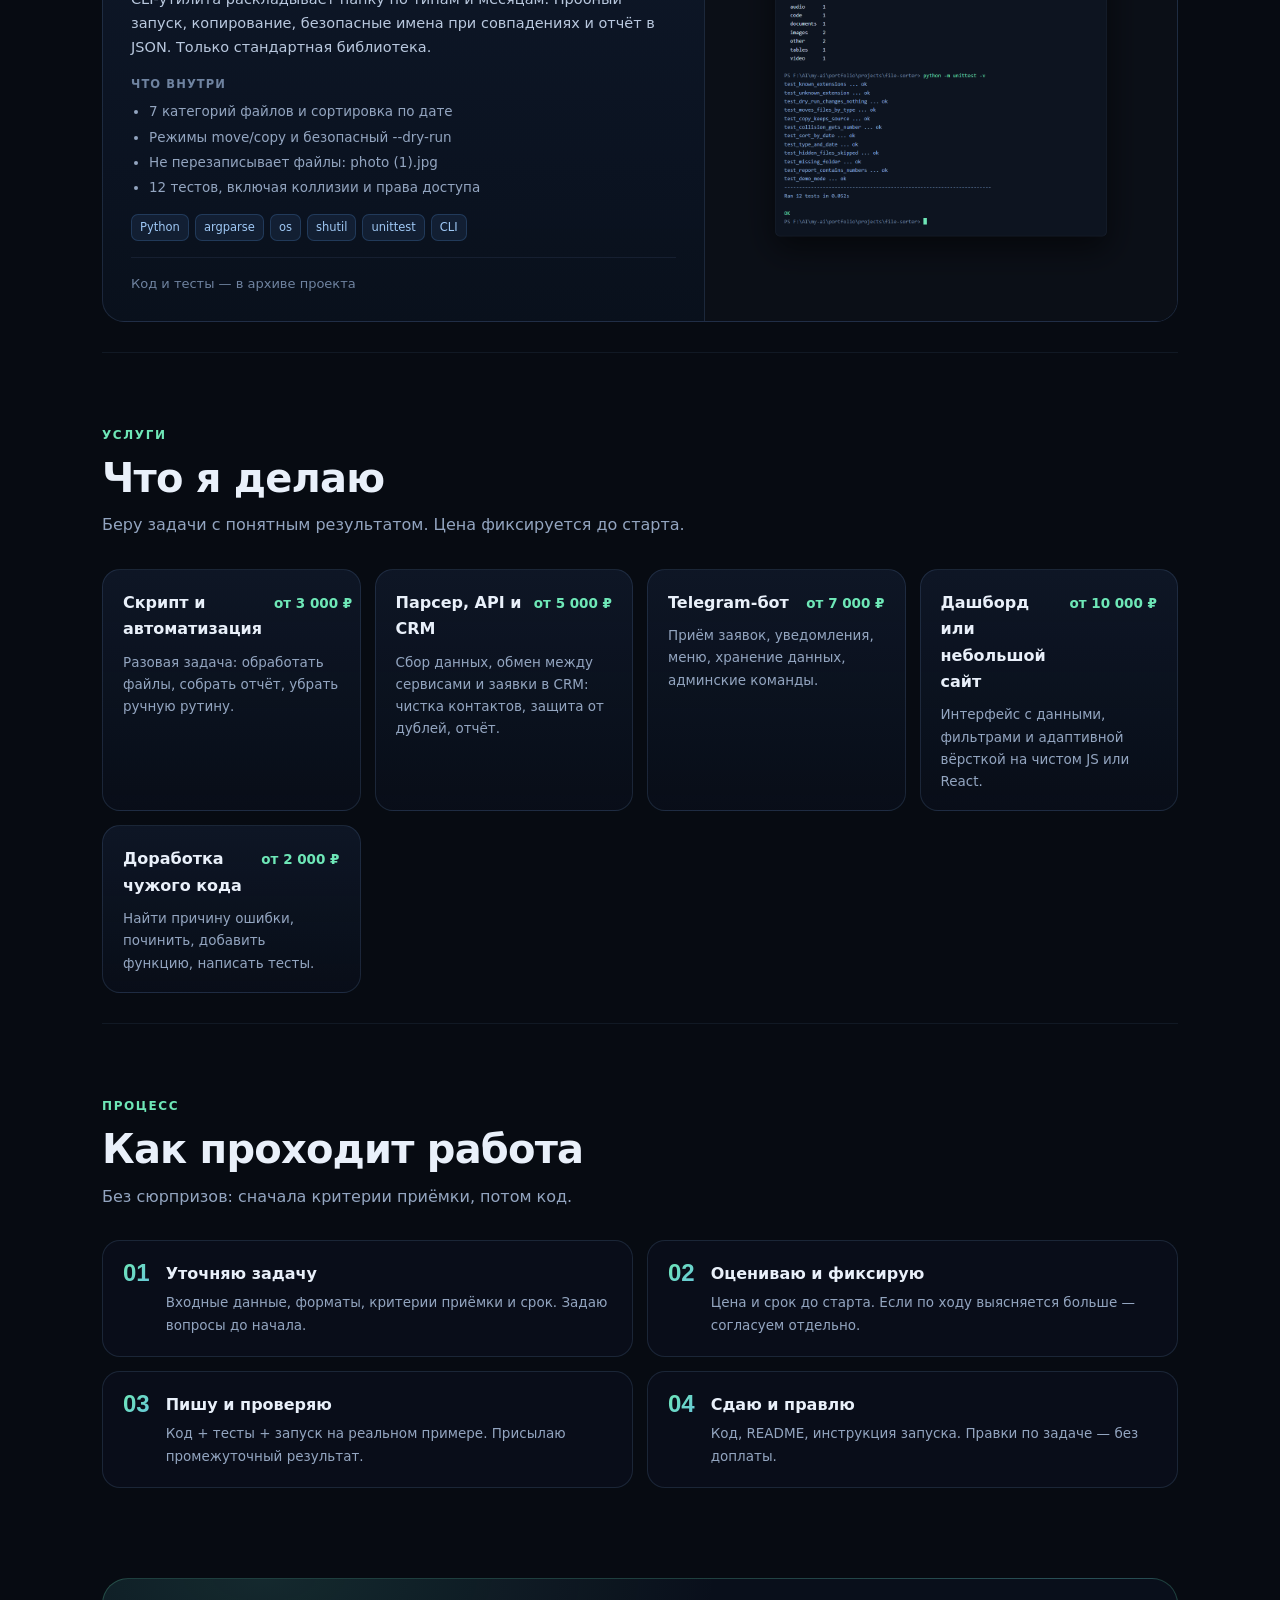
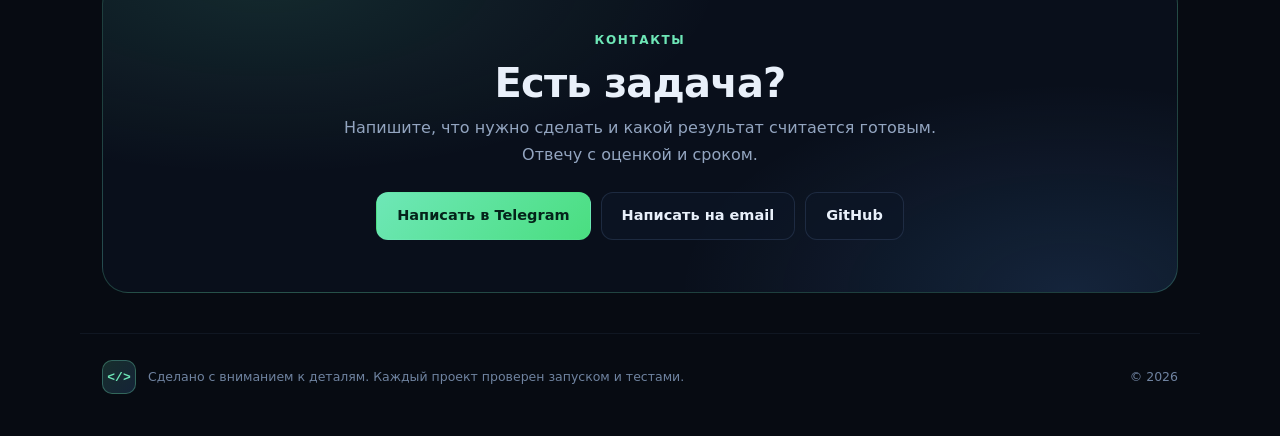
==== commit 991b2301: "Add files via upload" ====
--- a/index.html
+++ b/index.html
@@ -31,21 +31,21 @@
     <div class="available"><span class="dot"></span>Открыт к заказам</div>
     <h1>Azbura<br><span class="grad">Python и JavaScript разработчик</span></h1>
     <p class="tagline">Автоматизация, парсеры, API и небольшие веб-приложения — с проверкой запуском и тестами.</p>
-    <p class="about">Пишу код для задач, где нужен понятный результат: собрать данные, автоматизировать рутину, связать сервисы через API, сделать бота или небольшой дашборд. Работаю с Python, JavaScript, SQL и PowerShell. Каждое решение запускаю на реальных примерах и отдаю вместе с инструкцией и отчётом о проверке.</p>
+    <p class="about">Пишу код для задач, где нужен понятный результат: собрать данные, автоматизировать рутину, связать сервисы через API, сделать бота или небольшой дашборд. Отдельное направление — интеграции с CRM: заявки с сайта, чистка контактов, защита от дублей и отчёт по каждому запуску. Работаю с Python, JavaScript, SQL и PowerShell. Каждое решение запускаю на реальных примерах и отдаю вместе с инструкцией и отчётом о проверке.</p>
     <div class="hero-actions">
       <a class="btn primary" href="#contact">Обсудить задачу</a>
       <a class="btn" href="#projects">Смотреть проекты</a>
     </div>
-    <div class="skills"><span class="chip">Python</span><span class="chip">JavaScript</span><span class="chip">TypeScript</span><span class="chip">SQL</span><span class="chip">HTML</span><span class="chip">CSS</span><span class="chip">FastAPI</span><span class="chip">REST API</span><span class="chip">SQLite</span><span class="chip">PostgreSQL</span><span class="chip">Node.js</span><span class="chip">PowerShell</span><span class="chip">Bash</span><span class="chip">Git</span><span class="chip">Docker</span><span class="chip">Linux</span><span class="chip">парсинг</span><span class="chip">автоматизация</span><span class="chip">телеграм-боты</span><span class="chip">тесты</span></div>
+    <div class="skills"><span class="chip">Python</span><span class="chip">JavaScript</span><span class="chip">TypeScript</span><span class="chip">SQL</span><span class="chip">HTML</span><span class="chip">CSS</span><span class="chip">FastAPI</span><span class="chip">REST API</span><span class="chip">SQLite</span><span class="chip">PostgreSQL</span><span class="chip">Node.js</span><span class="chip">PowerShell</span><span class="chip">Bash</span><span class="chip">Git</span><span class="chip">Docker</span><span class="chip">Linux</span><span class="chip">парсинг</span><span class="chip">автоматизация</span><span class="chip">телеграм-боты</span><span class="chip">тесты</span><span class="chip">интеграции CRM</span><span class="chip">CSV</span></div>
     <div class="location">Удалённо · UTC+3</div>
-    <div class="stats"><div class="stat"><b>3</b><span>проекта в портфолио</span></div><div class="stat"><b>31</b><span>автотест</span></div><div class="stat"><b>7</b><span>языков в работе</span></div></div>
+    <div class="stats"><div class="stat"><b>4</b><span>проекта в портфолио</span></div><div class="stat"><b>46</b><span>автотестов</span></div><div class="stat"><b>7</b><span>языков в работе</span></div></div>
   </section>
 
   <section id="projects" class="section">
     <div class="section-head">
       <span class="kicker">Портфолио</span>
       <h2>Проекты, которые можно запустить</h2>
-      <p>Три законченных работы: код, тесты и реальный вывод. Каждую можно открыть и проверить.</p>
+      <p>Четыре законченных работы: код, тесты и реальный вывод. Каждую можно открыть и проверить.</p>
     </div>
     <div class="projects">
             <article class="project">
@@ -62,6 +62,23 @@
                   <ul><li>7 эндпоинтов: задачи, фильтры, статистика, health-check</li><li>Коды 201/204/400/404/422 и понятные ошибки</li><li>Потокобезопасная запись в SQLite</li><li>9 тестов через TestClient на временной базе</li></ul>
                 </div>
                 <div class="tags"><span class="tag">Python</span><span class="tag">FastAPI</span><span class="tag">SQLite</span><span class="tag">Pydantic</span><span class="tag">Pytest</span></div>
+                <div class="project-links"><span class="mini muted">Код и тесты — в архиве проекта</span></div>
+              </div>
+            </article>
+            <article class="project">
+              <a class="shot" href="assets/crm-leads.png" target="_blank" rel="noopener"><img src="assets/crm-leads.png" alt="CRM Leads — интеграция заявок с сайта и CRM — Скриншот проекта" loading="lazy"></a>
+              <div class="project-body">
+                <div class="project-top">
+                  <span class="year">2026</span>
+                  <span class="tests">15 тестов</span>
+                </div>
+                <h3>CRM Leads — интеграция заявок с сайта и CRM</h3>
+                <p class="summary">CLI-интеграция: читает заявки из CSV, приводит телефоны и email к одному виду, склеивает дубли и отправляет в CRM по REST API идемпотентно. Повторы при 429/5xx, JSON-отчёт и офлайн-режим --check без токенов.</p>
+                <div class="details">
+                  <h4>Что внутри</h4>
+                  <ul><li>Чистка контактов: 8 (912) 345-67-89 → +79123456789</li><li>Склейка дублей по email, телефону и внешнему ID</li><li>Идемпотентный upsert: повторный запуск обновляет запись</li><li>Повторы только на 429/5xx, офлайн-режим --check</li><li>15 тестов, ключ читается только из CRM_API_KEY</li></ul>
+                </div>
+                <div class="tags"><span class="tag">Python</span><span class="tag">REST API</span><span class="tag">CSV</span><span class="tag">urllib</span><span class="tag">unittest</span><span class="tag">Idempotency-Key</span></div>
                 <div class="project-links"><span class="mini muted">Код и тесты — в архиве проекта</span></div>
               </div>
             </article>
@@ -113,8 +130,8 @@
           <p>Разовая задача: обработать файлы, собрать отчёт, убрать ручную рутину.</p>
         </div>
         <div class="service">
-          <div class="service-head"><h3>Парсер и интеграция API</h3><span class="price">от 5 000 ₽</span></div>
-          <p>Сбор данных с сайта или обмен между сервисами, выгрузка в CSV/JSON/таблицу.</p>
+          <div class="service-head"><h3>Парсер, API и CRM</h3><span class="price">от 5 000 ₽</span></div>
+          <p>Сбор данных, обмен между сервисами и заявки в CRM: чистка контактов, защита от дублей, отчёт.</p>
         </div>
         <div class="service">
           <div class="service-head"><h3>Telegram-бот</h3><span class="price">от 7 000 ₽</span></div>
@@ -159,7 +176,7 @@
     <span class="kicker">Контакты</span>
     <h2>Есть задача?</h2>
     <p>Напишите, что нужно сделать и какой результат считается готовым. Отвечу с оценкой и сроком.</p>
-    <div class="contact-actions"><a class="btn primary" href="https://t.me/AzburaItsMe" target="_blank" rel="noopener">Написать в Telegram</a><a class="btn" href="mailto:korkmasov.98@mail.ru">Написать на email</a></div>
+    <div class="contact-actions"><a class="btn primary" href="https://t.me/AzburaItsMe" target="_blank" rel="noopener">Написать в Telegram</a><a class="btn" href="mailto:korkmasov.98@mail.ru">Написать на email</a><a class="btn" href="https://github.com/Azbura" target="_blank" rel="noopener">GitHub</a></div>
   </section>
 </main>
 
